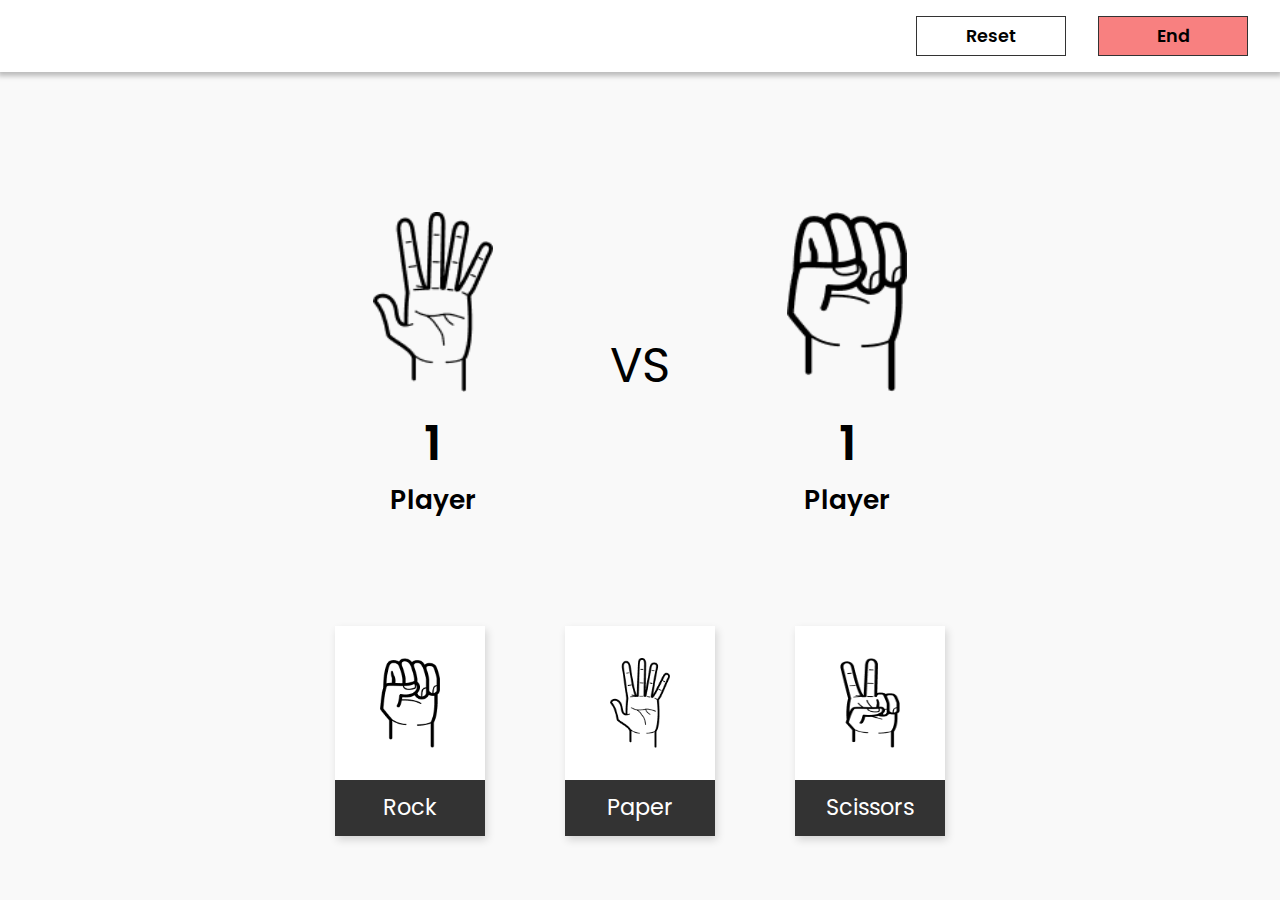
==== game-page/index.html @ 3bdd3a1d "Merge pull request #8 from noldas/refactor-folder-structure" ====
<!DOCTYPE html>
<html lang="en">
  <head>
    <meta charset="UTF-8" />
    <meta http-equiv="X-UA-Compatible" content="IE=edge" />
    <meta name="viewport" content="width=device-width, initial-scale=1.0" />
    <link rel="stylesheet" href="/assets/styles/game-page.css" />
    <title>Rock Paper Scissors</title>
  </head>
  <body>
    <header>
      <nav>
        <button type="button" class="btn-reset">Reset</button>
        <button type="button" class="btn-end">
          <a href="/index.html" class="anchor-end">End</a>
        </button>
      </nav>
    </header>

    <main>
      <section id="game-result">
        <div id="player">
          <img src="/assets/images/paper-sign.png" alt="Paper" />
          <span class="score">1</span>
          <span class="role-type">Player</span>
        </div>

        <span>VS</span>

        <div id="computer">
          <img src="/assets/images/rock-sign.png" alt="Rock" />
          <span class="score">1</span>
          <span class="role-type">Player</span>
        </div>
      </section>

      <section id="game-controls">
        <button class="choice-card">
          <img src="/assets/images/rock-sign.png" alt="Rock Card" />
          <span class="card-title">Rock</span>
        </button>
        <button class="choice-card">
          <img src="/assets/images/paper-sign.png" alt="Paper Card" />
          <span class="card-title">Paper</span>
        </button>
        <button class="choice-card">
          <img src="/assets/images/scissors-sign.png" alt="Scissors Card" />
          <span class="card-title">Scissors</span>
        </button>
      </section>
    </main>
  </body>
</html>
---- assets/styles/game-page.css ----
@import url("https://fonts.googleapis.com/css2?family=Poppins:wght@400;500;600;700;800&display=swap");

:root {
  --main-color: #f9f9f9;
  --black-color: #333333;
  --white-color: #ffffff;
  --red-color: #f88080;
}

* {
  margin: 0;
  padding: 0;
  border: 0;
  font-size: 100%;
  font: inherit;
  box-sizing: border-box;
}

/* HTML5 display-role reset for older browsers */
header,
nav,
section,
a {
  display: block;
}

a {
  color: inherit;
  text-decoration: none;
}

button {
  cursor: pointer;
  font-size: 100%; /* 1 */
  margin: 0; /* 2 */
}

img {
  max-width: 100%;
  display: block;
}

body {
  line-height: 1.5;
  -webkit-font-smoothing: antialiased;
  font-family: "Poppins", sans-serif;
  background-color: var(--main-color);
  min-height: 100vh;
  max-height: 100vh;
  overflow: hidden;
  display: flex;
  flex-direction: column;
}

/* start header and the header children styles */

nav {
  display: flex;
}

.btn-reset,
.btn-end {
  padding: 0.65em 2em;
  border: 1px solid var(--black-color);
  font-weight: 600;
  font-size: 1.25rem;
}

.btn-reset {
  flex: 2;
  background-color: var(--white-color);
}
.btn-reset:hover {
  -webkit-filter: brightness(0.9);
  filter: brightness(0.9);
}

.btn-end {
  flex: 1;
  background-color: var(--red-color);
}

.btn-end:hover {
  -webkit-filter: brightness(0.88);
  filter: brightness(0.88);
}

/* End header and the header children styles */

/* Start main and the main children styles */

#player,
#computer,
#game-result,
main {
  display: flex;
}

main {
  height: 100%;
  flex: 2;
  flex-direction: column;
  justify-content: center;
  align-items: center;
  position: relative;
}

#game-result {
  width: 100%;
  display: flex;
  margin-bottom: 15em;
  align-items: center;
  justify-content: space-evenly;
}

#game-result > span,
.score {
  font-size: 2rem;
}

.score,
.role-type {
  font-weight: 600;
}

.role-type {
  font-size: 1.25rem;
}

#player,
#computer {
  flex-direction: column;
  justify-content: center;
  align-items: center;
}

#game-controls {
  width: 100%;
  display: flex;
  justify-content: space-between;
  position: absolute;
  bottom: 1rem;
  padding: 1em;
}

.choice-card {
  display: flex;
  flex-direction: column;
  justify-content: center;
  align-items: center;
  background-color: var(--white-color);
  box-shadow: 2px 4px 8px rgba(0, 0, 0, 0.15);
  max-width: 100px;
  transition: all 0.25s;
}

.choice-card:hover {
  transform: translateY(-8px);
  box-shadow: 8px 16px 20px rgba(0, 0, 0, 0.25);
}

.choice-card > img {
  max-width: 48px;
  max-height: 78px;
  margin: 2em;
  background-size: cover;
}

.card-title {
  bottom: 0;
  display: inline-block;
  width: 100%;
  text-align: center;
  padding: 0.5em 0px;
  background-color: var(--black-color);
  color: var(--white-color);
}
/* End main and the main children styles */

/* Media queries */
@media screen and (min-width: 420px) {
  .choice-card {
    max-width: 155px;
  }

  .choice-card img {
    min-width: 55px;
    min-height: 85px;
  }

  .card-title {
    font-size: 1.25rem;
  }
}

@media screen and (min-width: 640px) {
  #game-controls {
    justify-content: center;
    gap: 1.5rem;
    bottom: 3rem;
  }

  .choice-card {
    min-width: 150px;
  }

  .choice-card img {
    min-width: 60px;
    min-height: 90px;
  }

  .card-title {
    font-size: 1.4rem;
  }

  #game-result > span,
  .score {
    font-size: 3rem;
  }

  .role-type {
    font-size: 1.65rem;
  }

  #player > img,
  #computer > img {
    width: 120px;
    height: 180px;
    margin-bottom: 1em;
  }
}

@media screen and (min-width: 900px) {
  nav {
    background-color: var(--white-color);
    padding: 1rem 2rem;
    gap: 2rem;
    justify-content: flex-end;
    box-shadow: 0 2px 5px 2px rgba(0, 0, 0, 0.25);
  }

  .btn-reset,
  .btn-end {
    padding: 0.35rem 0.5rem;
    border: 1px solid var(--black-color);
    font-weight: 600;
    font-size: 1.1rem;
    max-width: 150px;
    transition: all 0.25s;
  }

  .btn-reset:hover,
  .btn-end:hover {
    box-shadow: -10px 10px 0px #333333;
    transform: scale(1.025);
    -webkit-filter: brightness(1);
    filter: brightness(1);
  }

  #game-result {
    width: 80%;
  }

  #game-controls {
    gap: 5rem;
  }
}

@media screen and (min-width: 1200px) {
  #game-result {
    width: 60%;
  }
}

/* End main and the main children styles */
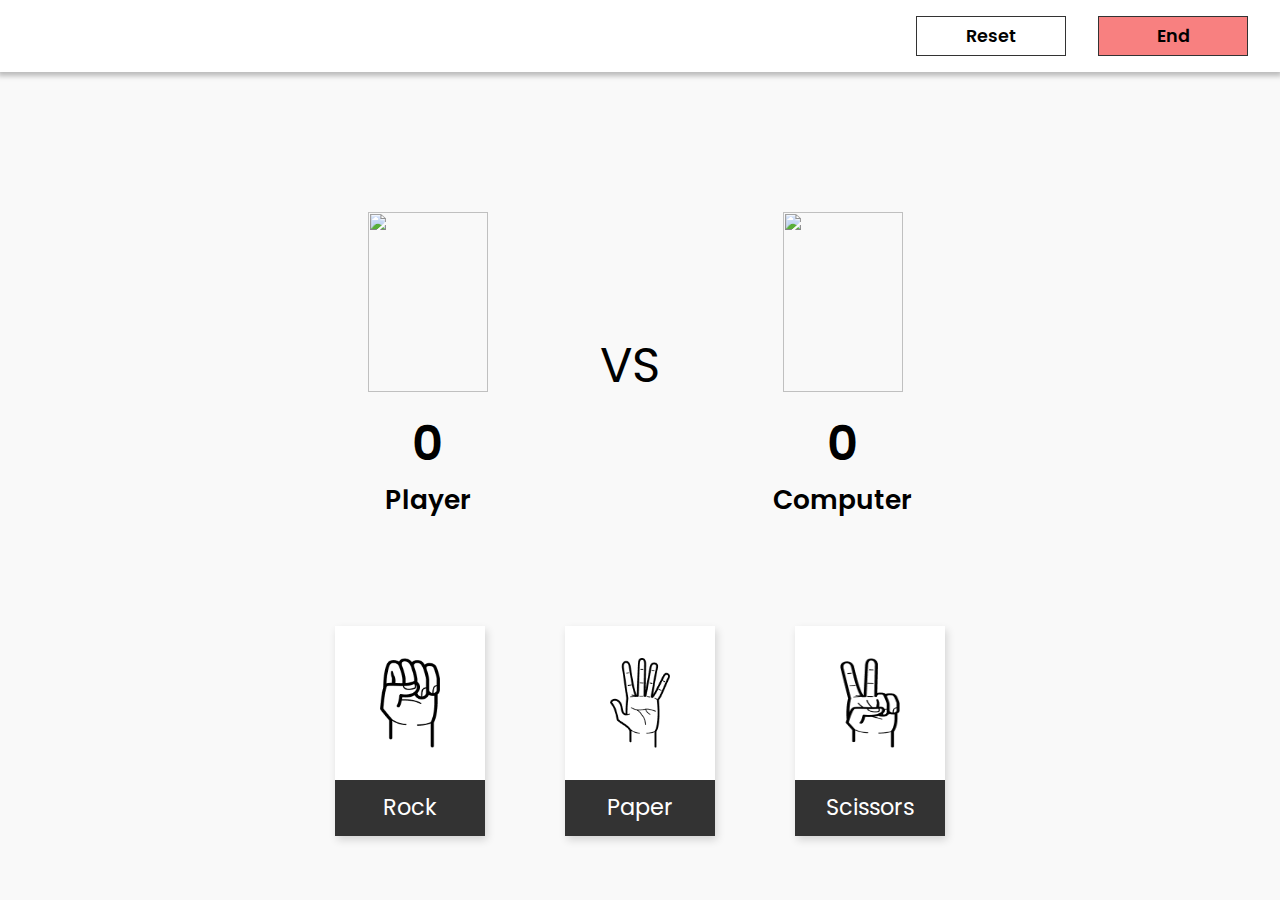
==== commit 20fddad4: "Update index.html" ====
--- a/game-page/index.html
+++ b/game-page/index.html
@@ -20,34 +20,36 @@
     <main>
       <section id="game-result">
         <div id="player">
-          <img src="/assets/images/paper-sign.png" alt="Paper" />
-          <span class="score">1</span>
+          <img class="hidden" id="player-choice-image" src="" alt="" />
+          <span class="score player-score">0</span>
           <span class="role-type">Player</span>
         </div>
 
         <span>VS</span>
 
         <div id="computer">
-          <img src="/assets/images/rock-sign.png" alt="Rock" />
-          <span class="score">1</span>
-          <span class="role-type">Player</span>
+          <img class="hidden" id="computer-choice-image" src="" alt="" />
+          <span class="score computer-score">0</span>
+          <span class="role-type">Computer</span>
         </div>
       </section>
 
       <section id="game-controls">
-        <button class="choice-card">
+        <button class="choice-card" data-choice-type="rock">
           <img src="/assets/images/rock-sign.png" alt="Rock Card" />
           <span class="card-title">Rock</span>
         </button>
-        <button class="choice-card">
+        <button class="choice-card" data-choice-type="paper">
           <img src="/assets/images/paper-sign.png" alt="Paper Card" />
           <span class="card-title">Paper</span>
         </button>
-        <button class="choice-card">
+        <button class="choice-card" data-choice-type="scissors">
           <img src="/assets/images/scissors-sign.png" alt="Scissors Card" />
           <span class="card-title">Scissors</span>
         </button>
       </section>
     </main>
+
+    <script type="module" src="/assets/js/game-page.js"></script>
   </body>
 </html>
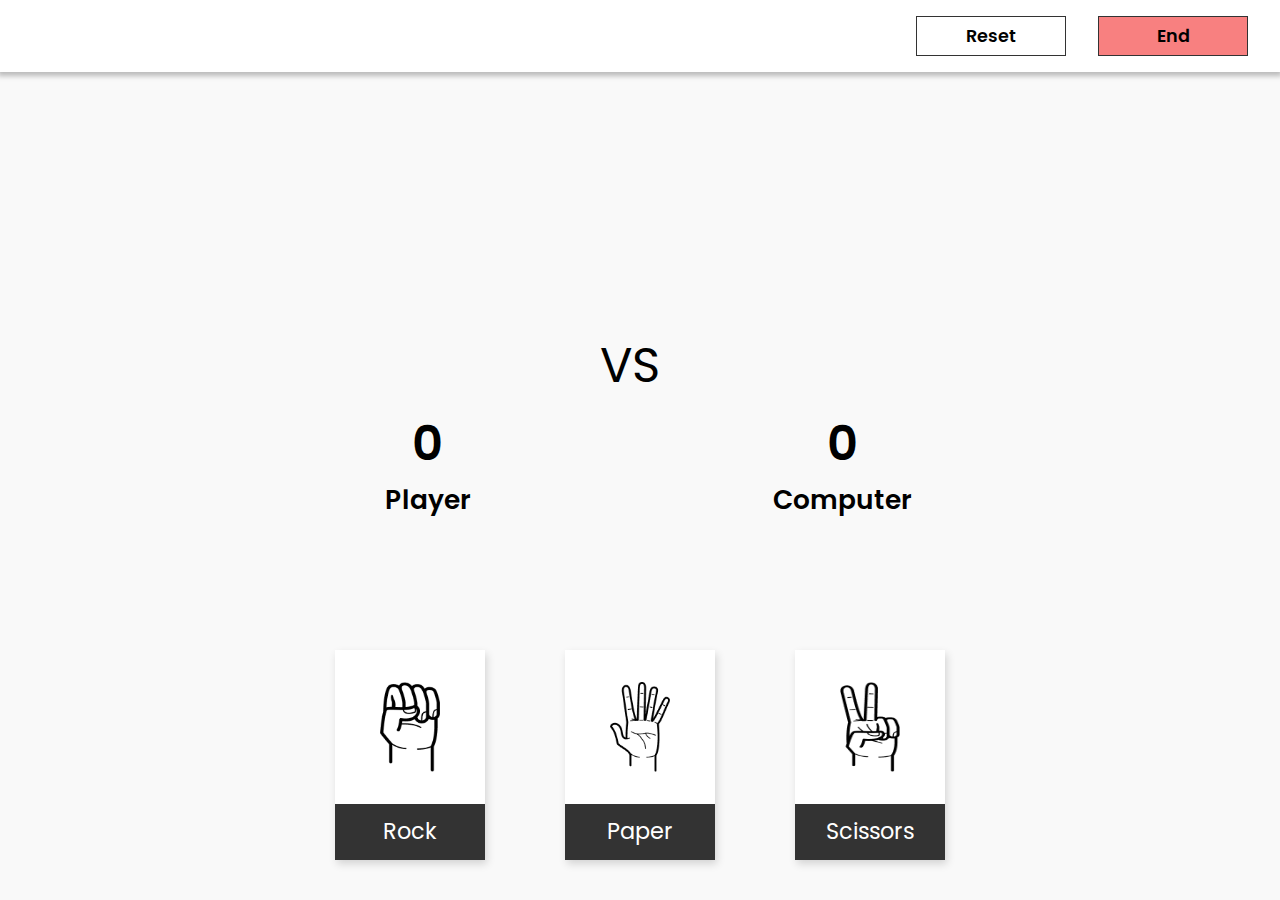
==== commit 08a7b5cb: "change url when the game end" ====
--- a/game-page/index.html
+++ b/game-page/index.html
@@ -12,7 +12,7 @@
       <nav>
         <button type="button" class="btn-reset">Reset</button>
         <button type="button" class="btn-end">
-          <a href="/index.html" class="anchor-end">End</a>
+          <a href="/" class="anchor-end">End</a>
         </button>
       </nav>
     </header>
--- a/assets/styles/game-page.css
+++ b/assets/styles/game-page.css
@@ -38,6 +38,10 @@
 img {
   max-width: 100%;
   display: block;
+}
+
+.hidden {
+  visibility: hidden;
 }
 
 body {
@@ -117,7 +121,6 @@
 .score {
   font-size: 2rem;
 }
-
 .score,
 .role-type {
   font-weight: 600;
@@ -197,7 +200,7 @@
   #game-controls {
     justify-content: center;
     gap: 1.5rem;
-    bottom: 3rem;
+    bottom: 1.5rem;
   }
 
   .choice-card {
